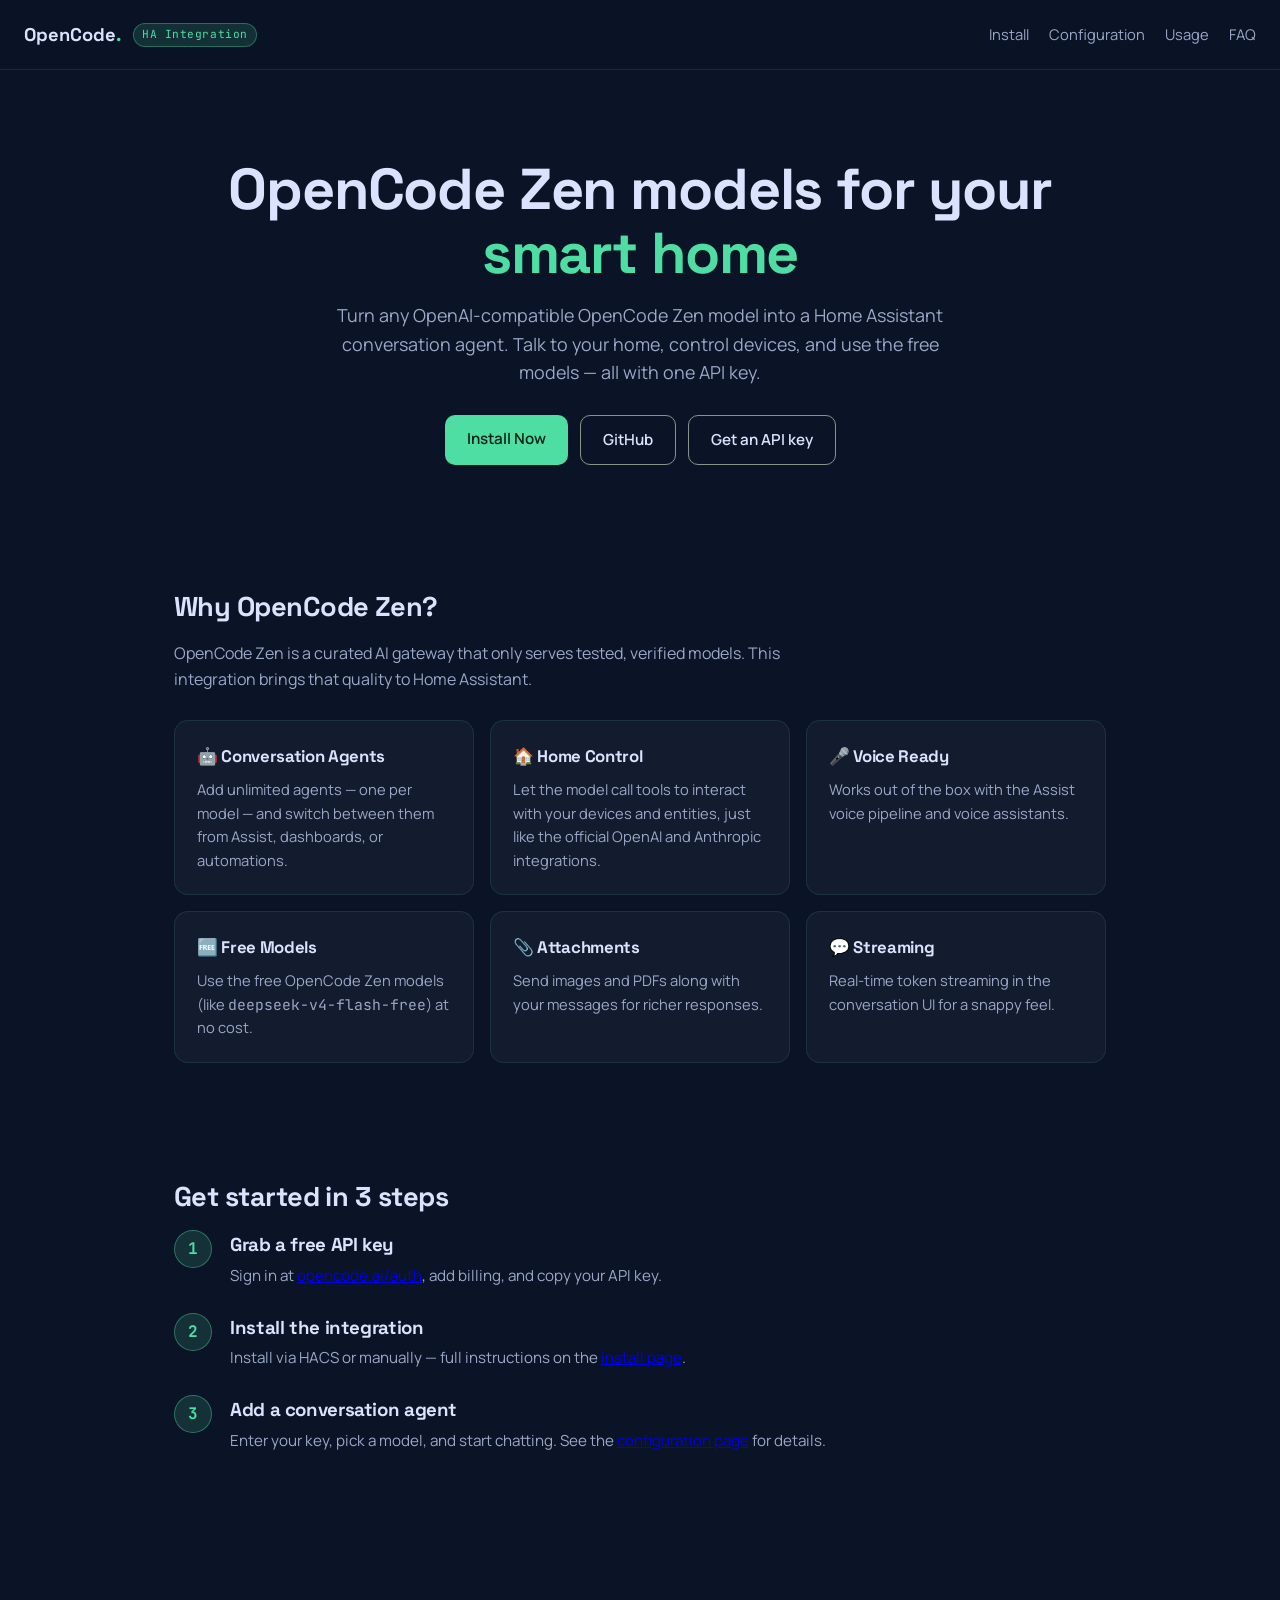
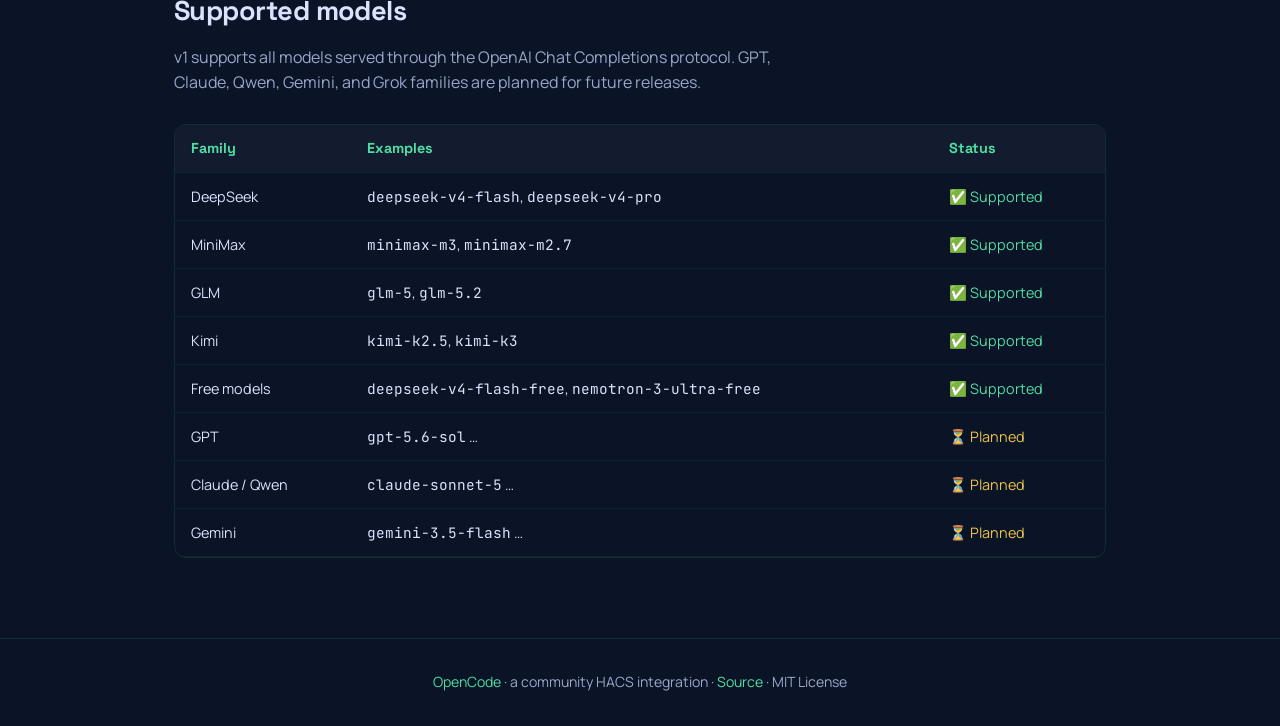
==== docs/index.html @ 9125fe89 "feat: add tests, CI workflows, and GitHub Pages docs site" ====
<!DOCTYPE html>
<html lang="en">
<head>
  <meta charset="utf-8"/>
  <meta name="viewport" content="width=device-width, initial-scale=1.0"/>
  <title>OpenCode for Home Assistant</title>
  <meta name="description" content="Use OpenCode Zen models as a conversation agent in Home Assistant. DeepSeek, MiniMax, GLM, Kimi, and free models."/>
  <meta property="og:title" content="OpenCode for Home Assistant"/>
  <meta property="og:description" content="Bring OpenCode Zen AI models to your Home Assistant as conversation agents."/>
  <link rel="preconnect" href="https://fonts.googleapis.com"/>
  <link rel="preconnect" href="https://fonts.gstatic.com" crossorigin/>
  <link href="https://fonts.googleapis.com/css2?family=Space+Grotesk:wght@400;500;700&family=Manrope:wght@400;500;700&family=JetBrains+Mono:wght@400;700&display=swap" rel="stylesheet"/>
  <link rel="stylesheet" href="assets/style.css"/>
  <link rel="icon" href="data:image/svg+xml,<svg xmlns=%22http://www.w3.org/2000/svg%22 viewBox=%220 0 100 100%22><rect width=%22100%22 height=%22100%22 rx=%2220%22 fill=%22%230b1326%22/><path d=%22M30 30h40a14 14 0 0 1 14 14v12a14 14 0 0 1-14 14H30a14 14 0 0 1-14-14V44a14 14 0 0 1 14-14z%22 fill=%22%234edea3%22/></svg>"/>
</head>
<body>
  <nav class="nav">
    <a class="nav-inner" href="index.html">
      <span class="brand">OpenCode<span class="accent">.</span></span>
      <span class="badge">HA Integration</span>
    </a>
    <div class="nav-links">
      <a href="install.html">Install</a>
      <a href="configuration.html">Configuration</a>
      <a href="usage.html">Usage</a>
      <a href="faq.html">FAQ</a>
    </div>
  </nav>

  <header class="hero">
    <h1>OpenCode Zen models for your<br/><span class="accent">smart home</span></h1>
    <p class="lede">Turn any OpenAI-compatible OpenCode Zen model into a Home Assistant conversation agent. Talk to your home, control devices, and use the free models — all with one API key.</p>
    <div class="cta-row">
      <a class="btn btn-primary" href="install.html">Install Now</a>
      <a class="btn btn-ghost" href="https://github.com/pranjal-joshi/opencode" target="_blank" rel="noopener">GitHub</a>
      <a class="btn btn-ghost" href="https://opencode.ai/auth" target="_blank" rel="noopener">Get an API key</a>
    </div>
  </header>

  <section>
    <div class="container">
      <h2 class="section-title">Why OpenCode Zen?</h2>
      <p class="section-sub">OpenCode Zen is a curated AI gateway that only serves tested, verified models. This integration brings that quality to Home Assistant.</p>
      <div class="grid">
        <div class="card">
          <h3>🤖 Conversation Agents</h3>
          <p>Add unlimited agents — one per model — and switch between them from Assist, dashboards, or automations.</p>
        </div>
        <div class="card">
          <h3>🏠 Home Control</h3>
          <p>Let the model call tools to interact with your devices and entities, just like the official OpenAI and Anthropic integrations.</p>
        </div>
        <div class="card">
          <h3>🎤 Voice Ready</h3>
          <p>Works out of the box with the Assist voice pipeline and voice assistants.</p>
        </div>
        <div class="card">
          <h3>🆓 Free Models</h3>
          <p>Use the free OpenCode Zen models (like <code>deepseek-v4-flash-free</code>) at no cost.</p>
        </div>
        <div class="card">
          <h3>📎 Attachments</h3>
          <p>Send images and PDFs along with your messages for richer responses.</p>
        </div>
        <div class="card">
          <h3>💬 Streaming</h3>
          <p>Real-time token streaming in the conversation UI for a snappy feel.</p>
        </div>
      </div>
    </div>
  </section>

  <section>
    <div class="container">
      <h2 class="section-title">Get started in 3 steps</h2>
      <ol class="steps">
        <li>
          <h3>Grab a free API key</h3>
          <p>Sign in at <a href="https://opencode.ai/auth" target="_blank" rel="noopener">opencode.ai/auth</a>, add billing, and copy your API key.</p>
        </li>
        <li>
          <h3>Install the integration</h3>
          <p>Install via HACS or manually — full instructions on the <a href="install.html">install page</a>.</p>
        </li>
        <li>
          <h3>Add a conversation agent</h3>
          <p>Enter your key, pick a model, and start chatting. See the <a href="configuration.html">configuration page</a> for details.</p>
        </li>
      </ol>
    </div>
  </section>

  <section>
    <div class="container">
      <h2 class="section-title">Supported models</h2>
      <p class="section-sub">v1 supports all models served through the OpenAI Chat Completions protocol. GPT, Claude, Qwen, Gemini, and Grok families are planned for future releases.</p>
      <div class="table-wrap">
        <table>
          <thead>
            <tr><th>Family</th><th>Examples</th><th>Status</th></tr>
          </thead>
          <tbody>
            <tr><td>DeepSeek</td><td><code>deepseek-v4-flash</code>, <code>deepseek-v4-pro</code></td><td class="accent">✅ Supported</td></tr>
            <tr><td>MiniMax</td><td><code>minimax-m3</code>, <code>minimax-m2.7</code></td><td class="accent">✅ Supported</td></tr>
            <tr><td>GLM</td><td><code>glm-5</code>, <code>glm-5.2</code></td><td class="accent">✅ Supported</td></tr>
            <tr><td>Kimi</td><td><code>kimi-k2.5</code>, <code>kimi-k3</code></td><td class="accent">✅ Supported</td></tr>
            <tr><td>Free models</td><td><code>deepseek-v4-flash-free</code>, <code>nemotron-3-ultra-free</code></td><td class="accent">✅ Supported</td></tr>
            <tr><td>GPT</td><td><code>gpt-5.6-sol</code> …</td><td class="gold">⏳ Planned</td></tr>
            <tr><td>Claude / Qwen</td><td><code>claude-sonnet-5</code> …</td><td class="gold">⏳ Planned</td></tr>
            <tr><td>Gemini</td><td><code>gemini-3.5-flash</code> …</td><td class="gold">⏳ Planned</td></tr>
          </tbody>
        </table>
      </div>
    </div>
  </section>

  <footer>
    <p><a href="index.html">OpenCode</a> · a community HACS integration · <a href="https://github.com/pranjal-joshi/opencode" target="_blank" rel="noopener">Source</a> · MIT License</p>
  </footer>
</body>
</html>
---- docs/assets/style.css ----
:root {
  --bg: #0b1326;
  --surface: #131b2e;
  --surface-high: #1e293b;
  --on-bg: #dae2fd;
  --on-muted: #9aa7c7;
  --primary: #4edea3;
  --gold: #e9c349;
  --outline: #86948a;
  --danger: #ff6b6b;
}

* {
  box-sizing: border-box;
  margin: 0;
  padding: 0;
}

html {
  scroll-behavior: smooth;
}

body {
  background: var(--bg);
  color: var(--on-bg);
  font-family: "Manrope", system-ui, sans-serif;
  line-height: 1.6;
}

h1, h2, h3, h4 {
  font-family: "Space Grotesk", system-ui, sans-serif;
  letter-spacing: -0.02em;
}

code, pre, .mono {
  font-family: "JetBrains Mono", ui-monospace, monospace;
}

.container {
  max-width: 980px;
  margin: 0 auto;
  padding: 0 24px;
}

/* ---------- Nav ---------- */
.nav {
  display: flex;
  align-items: center;
  justify-content: space-between;
  padding: 20px 24px;
  border-bottom: 1px solid rgba(78, 222, 163, 0.12);
  position: sticky;
  top: 0;
  background: rgba(11, 19, 38, 0.92);
  backdrop-filter: blur(8px);
  z-index: 50;
}

.nav-inner {
  display: flex;
  align-items: center;
  gap: 12px;
  text-decoration: none;
  color: var(--on-bg);
}

.brand {
  font-family: "Space Grotesk", sans-serif;
  font-weight: 700;
  font-size: 1.15rem;
}

.brand .accent {
  color: var(--primary);
}

.nav-links {
  display: flex;
  gap: 20px;
  align-items: center;
}

.nav-links a {
  color: var(--on-muted);
  text-decoration: none;
  font-size: 0.92rem;
  transition: color 0.15s ease;
}

.nav-links a:hover {
  color: var(--primary);
}

.badge {
  display: inline-block;
  font-family: "JetBrains Mono", monospace;
  font-size: 0.7rem;
  background: rgba(78, 222, 163, 0.15);
  color: var(--primary);
  border: 1px solid rgba(78, 222, 163, 0.35);
  padding: 2px 8px;
  border-radius: 999px;
  letter-spacing: 0.05em;
}

/* ---------- Hero ---------- */
.hero {
  text-align: center;
  padding: 88px 24px 64px;
}

.hero h1 {
  font-size: clamp(2.2rem, 6vw, 3.6rem);
  line-height: 1.1;
  margin-bottom: 16px;
}

.hero p.lede {
  max-width: 640px;
  margin: 0 auto 28px;
  color: var(--on-muted);
  font-size: 1.12rem;
}

.cta-row {
  display: flex;
  gap: 12px;
  justify-content: center;
  flex-wrap: wrap;
}

.btn {
  display: inline-block;
  padding: 12px 22px;
  border-radius: 10px;
  text-decoration: none;
  font-weight: 600;
  font-size: 0.95rem;
  transition: transform 0.12s ease, box-shadow 0.12s ease;
}

.btn-primary {
  background: var(--primary);
  color: #002113;
}

.btn-ghost {
  border: 1px solid var(--outline);
  color: var(--on-bg);
}

.btn:hover {
  transform: translateY(-1px);
}

/* ---------- Sections ---------- */
section {
  padding: 56px 0;
}

.section-title {
  font-size: 1.7rem;
  margin-bottom: 12px;
}

.section-sub {
  color: var(--on-muted);
  max-width: 640px;
  margin-bottom: 28px;
}

.grid {
  display: grid;
  grid-template-columns: repeat(auto-fit, minmax(240px, 1fr));
  gap: 16px;
}

.card {
  background: var(--surface);
  border: 1px solid rgba(78, 222, 163, 0.12);
  border-radius: 14px;
  padding: 22px;
}

.card h3 {
  margin-bottom: 8px;
  font-size: 1.05rem;
}

.card p {
  color: var(--on-muted);
  font-size: 0.92rem;
}

/* ---------- Steps ---------- */
.steps {
  counter-reset: step;
  list-style: none;
}

.steps li {
  position: relative;
  padding: 0 0 24px 56px;
  counter-increment: step;
}

.steps li::before {
  content: counter(step);
  position: absolute;
  left: 0;
  top: 0;
  width: 36px;
  height: 36px;
  border-radius: 50%;
  background: rgba(78, 222, 163, 0.15);
  border: 1px solid rgba(78, 222, 163, 0.4);
  color: var(--primary);
  display: grid;
  place-items: center;
  font-family: "JetBrains Mono", monospace;
  font-weight: 700;
}

.steps li h3 {
  margin-bottom: 4px;
}

.steps li p {
  color: var(--on-muted);
  font-size: 0.95rem;
}

/* ---------- Code ---------- */
pre {
  background: var(--surface-high);
  border: 1px solid rgba(78, 222, 163, 0.12);
  border-radius: 12px;
  padding: 18px 20px;
  overflow-x: auto;
  font-size: 0.86rem;
  margin: 12px 0 24px;
  color: #cfe3ff;
}

pre .c { color: var(--outline); }
pre .k { color: var(--gold); }
pre .s { color: var(--primary); }
pre .n { color: #89ceff; }

/* ---------- Callouts ---------- */
.note, .warn, .ok {
  border-left: 3px solid var(--primary);
  background: rgba(78, 222, 163, 0.08);
  padding: 12px 16px;
  border-radius: 0 10px 10px 0;
  margin: 16px 0;
  font-size: 0.94rem;
}

.warn {
  border-left-color: var(--gold);
  background: rgba(233, 195, 73, 0.08);
}

.ok {
  border-left-color: var(--primary);
  background: rgba(78, 222, 163, 0.08);
}

/* ---------- Table ---------- */
.table-wrap {
  overflow-x: auto;
  margin: 12px 0 24px;
  border-radius: 12px;
  border: 1px solid rgba(78, 222, 163, 0.12);
}

table {
  width: 100%;
  border-collapse: collapse;
  font-size: 0.9rem;
}

th, td {
  text-align: left;
  padding: 12px 16px;
  border-bottom: 1px solid rgba(78, 222, 163, 0.08);
}

th {
  font-family: "Space Grotesk", sans-serif;
  color: var(--primary);
  background: var(--surface);
}

tbody tr:hover {
  background: rgba(78, 222, 163, 0.05);
}

/* ---------- Footer ---------- */
footer {
  border-top: 1px solid rgba(78, 222, 163, 0.12);
  padding: 32px 24px;
  text-align: center;
  color: var(--on-muted);
  font-size: 0.88rem;
}

footer a {
  color: var(--primary);
  text-decoration: none;
}

/* ---------- Page header (inner pages) ---------- */
.page-header {
  padding: 56px 0 8px;
}

.page-header h1 {
  font-size: clamp(1.8rem, 4vw, 2.6rem);
  margin-bottom: 8px;
}

.page-header p {
  color: var(--on-muted);
  max-width: 640px;
}

.content {
  padding-bottom: 56px;
}

.content h2 {
  font-size: 1.4rem;
  margin: 36px 0 12px;
  padding-top: 12px;
}

.content h3 {
  font-size: 1.1rem;
  margin: 24px 0 8px;
}

.content p {
  margin-bottom: 12px;
}

.content ul, .content ol {
  padding-left: 24px;
  margin-bottom: 16px;
}

.content li {
  margin-bottom: 6px;
}

.content a {
  color: var(--primary);
}

/* ---------- FAQ ---------- */
.faq-item {
  background: var(--surface);
  border: 1px solid rgba(78, 222, 163, 0.12);
  border-radius: 12px;
  padding: 20px 22px;
  margin-bottom: 12px;
}

.faq-item h3 {
  margin-bottom: 8px;
  color: var(--on-bg);
}

.faq-item p {
  color: var(--on-muted);
  font-size: 0.95rem;
}

.muted { color: var(--on-muted); }
.accent { color: var(--primary); }
.gold { color: var(--gold); }
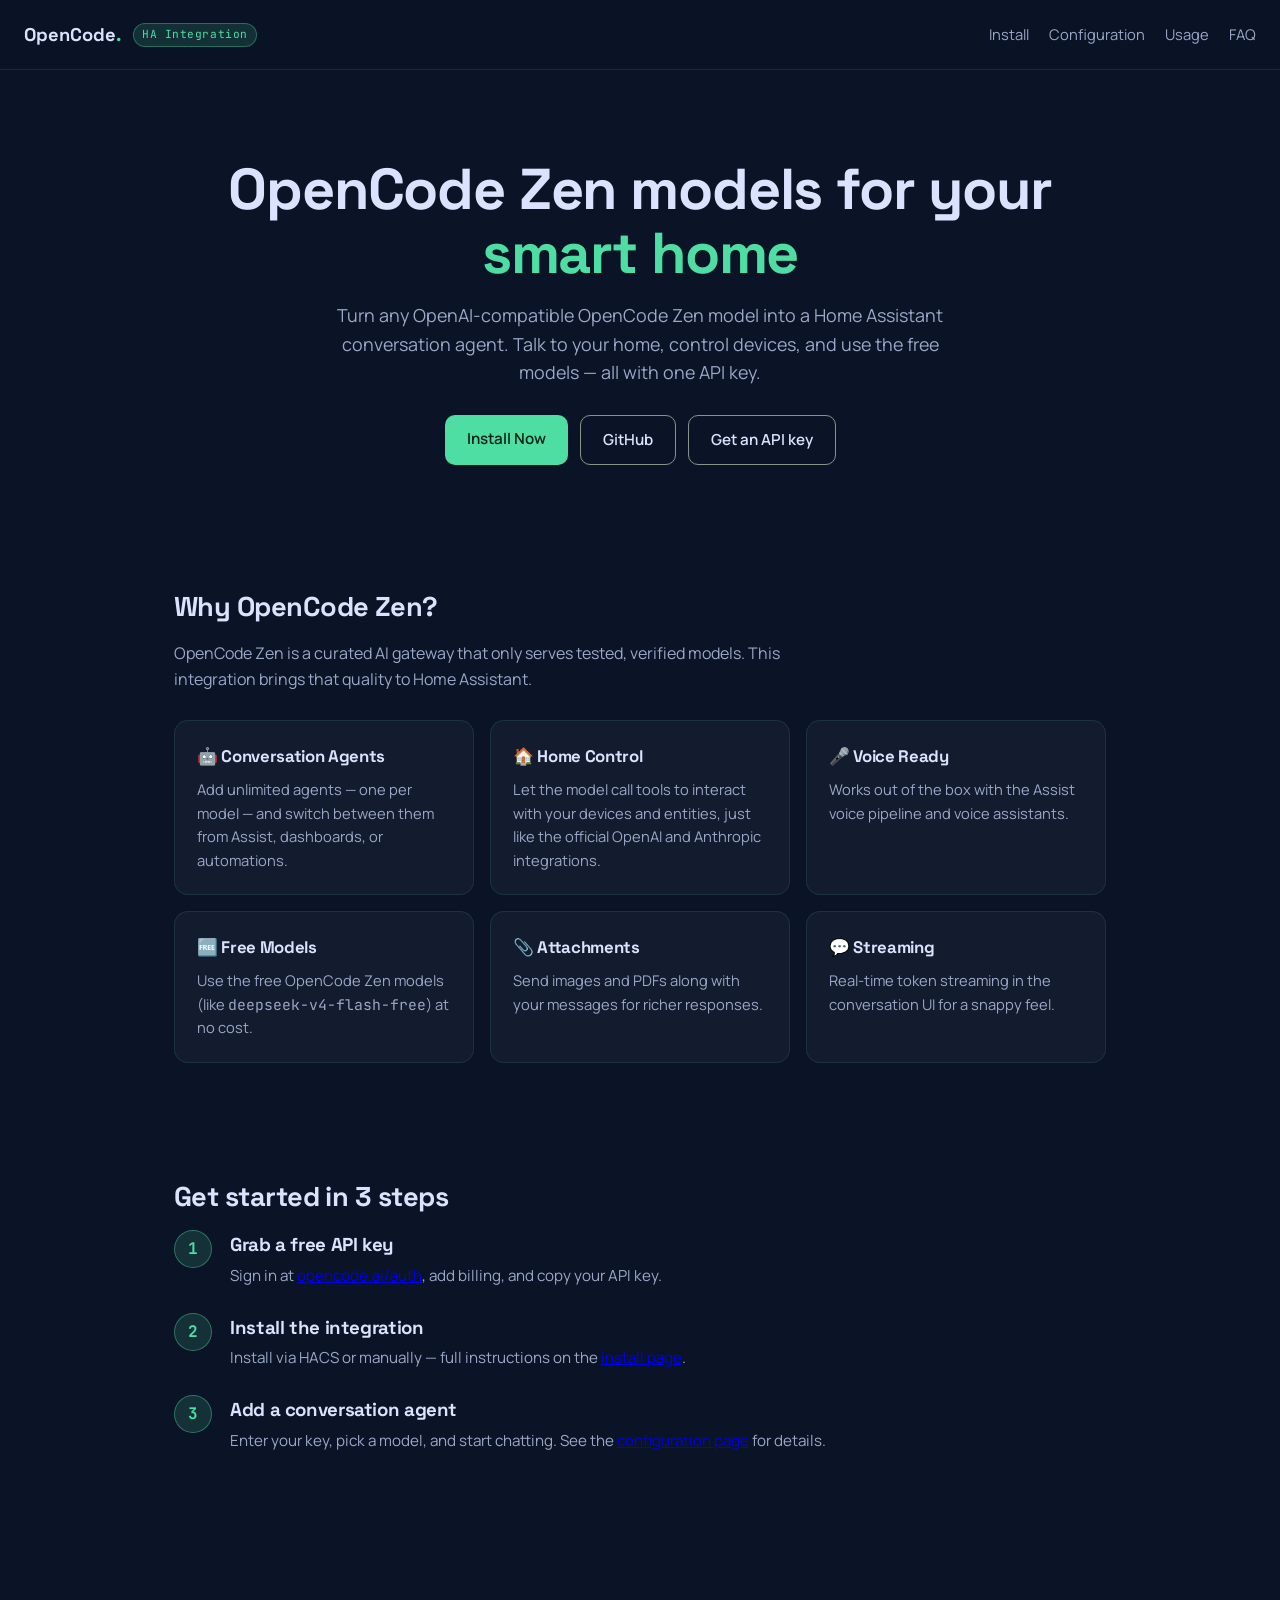
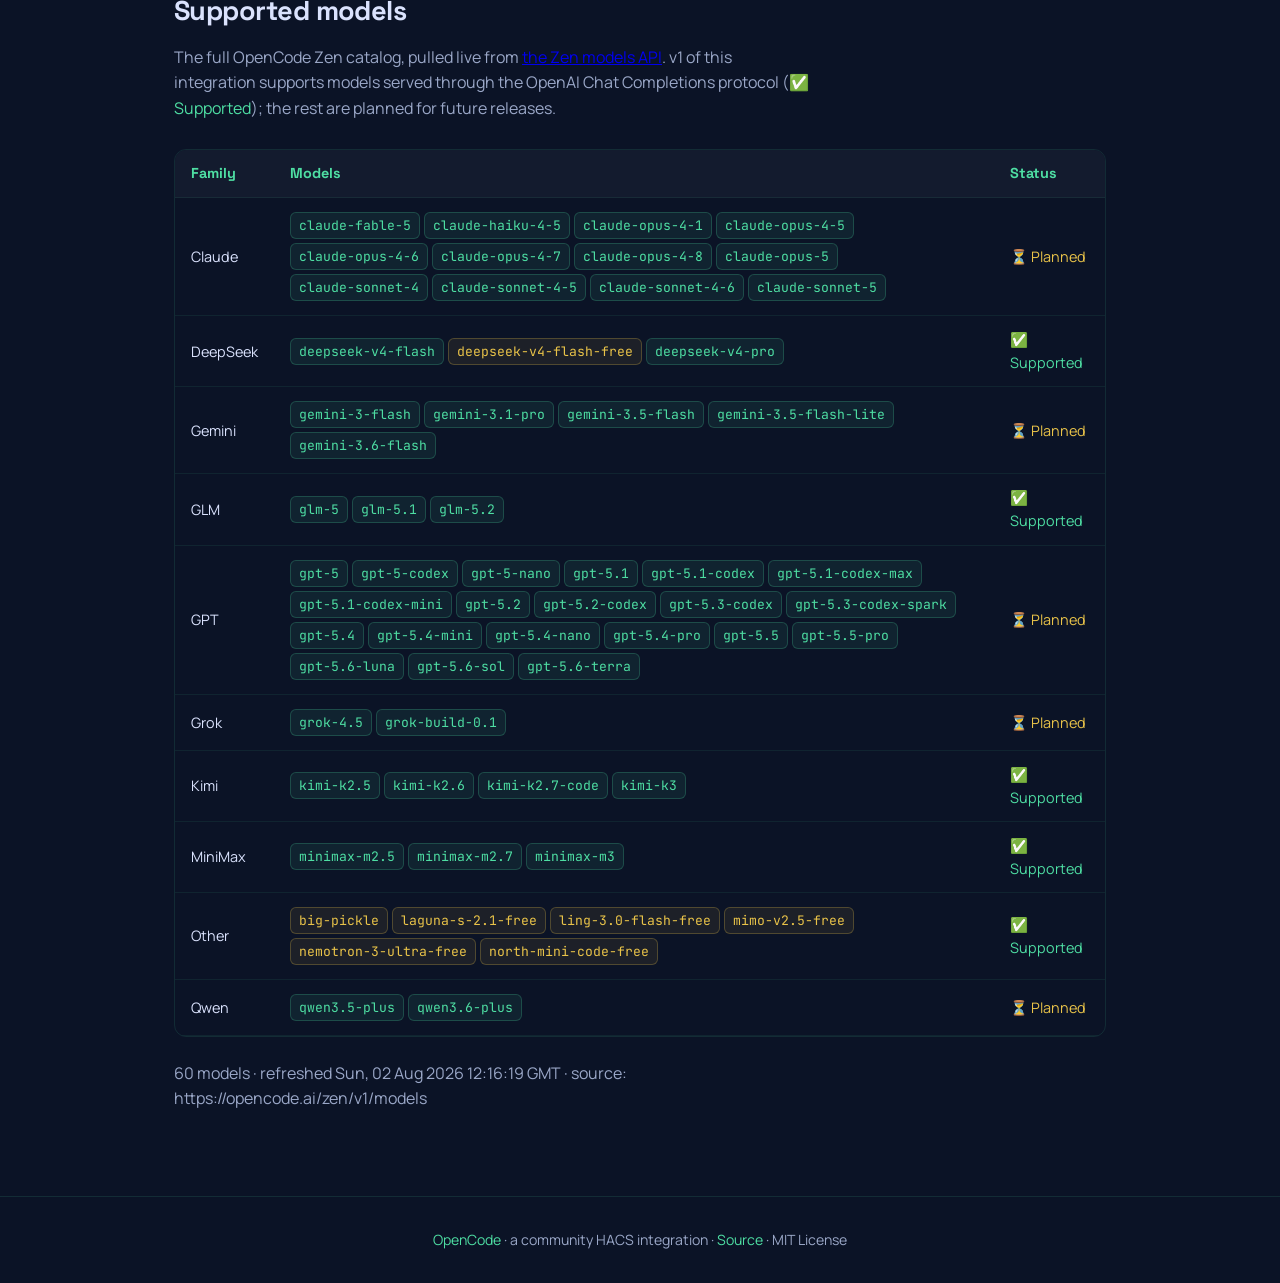
==== commit 1fdc72ad: "docs: pull Supported models live from OpenCode Zen API; fix qwen prefix exclusion" ====
--- a/docs/index.html
+++ b/docs/index.html
@@ -93,26 +93,22 @@
   <section>
     <div class="container">
       <h2 class="section-title">Supported models</h2>
-      <p class="section-sub">v1 supports all models served through the OpenAI Chat Completions protocol. GPT, Claude, Qwen, Gemini, and Grok families are planned for future releases.</p>
+      <p class="section-sub">The full OpenCode Zen catalog, pulled live from <a href="https://opencode.ai/zen/v1/models" target="_blank" rel="noopener">the Zen models API</a>. v1 of this integration supports models served through the OpenAI Chat Completions protocol (<span class="accent">✅ Supported</span>); the rest are planned for future releases.</p>
       <div class="table-wrap">
-        <table>
+        <table id="models-table">
           <thead>
-            <tr><th>Family</th><th>Examples</th><th>Status</th></tr>
+            <tr><th>Family</th><th>Models</th><th>Status</th></tr>
           </thead>
-          <tbody>
-            <tr><td>DeepSeek</td><td><code>deepseek-v4-flash</code>, <code>deepseek-v4-pro</code></td><td class="accent">✅ Supported</td></tr>
-            <tr><td>MiniMax</td><td><code>minimax-m3</code>, <code>minimax-m2.7</code></td><td class="accent">✅ Supported</td></tr>
-            <tr><td>GLM</td><td><code>glm-5</code>, <code>glm-5.2</code></td><td class="accent">✅ Supported</td></tr>
-            <tr><td>Kimi</td><td><code>kimi-k2.5</code>, <code>kimi-k3</code></td><td class="accent">✅ Supported</td></tr>
-            <tr><td>Free models</td><td><code>deepseek-v4-flash-free</code>, <code>nemotron-3-ultra-free</code></td><td class="accent">✅ Supported</td></tr>
-            <tr><td>GPT</td><td><code>gpt-5.6-sol</code> …</td><td class="gold">⏳ Planned</td></tr>
-            <tr><td>Claude / Qwen</td><td><code>claude-sonnet-5</code> …</td><td class="gold">⏳ Planned</td></tr>
-            <tr><td>Gemini</td><td><code>gemini-3.5-flash</code> …</td><td class="gold">⏳ Planned</td></tr>
+          <tbody id="models-body">
+            <tr><td colspan="3">Loading model list…</td></tr>
           </tbody>
         </table>
       </div>
+      <p class="section-sub muted" id="models-fetch-info"></p>
     </div>
   </section>
+
+  <script src="models.js"></script>
 
   <footer>
     <p><a href="index.html">OpenCode</a> · a community HACS integration · <a href="https://github.com/pranjal-joshi/opencode" target="_blank" rel="noopener">Source</a> · MIT License</p>
--- a/docs/assets/style.css
+++ b/docs/assets/style.css
@@ -380,3 +380,21 @@
 .muted { color: var(--on-muted); }
 .accent { color: var(--primary); }
 .gold { color: var(--gold); }
+
+/* ---------- Model chips ---------- */
+.chip {
+  display: inline-block;
+  background: rgba(78, 222, 163, 0.08);
+  border: 1px solid rgba(78, 222, 163, 0.22);
+  border-radius: 6px;
+  padding: 2px 8px;
+  margin: 2px 4px 2px 0;
+  font-size: 0.82rem;
+  color: var(--primary);
+}
+
+.chip-free {
+  background: rgba(233, 195, 73, 0.08);
+  border-color: rgba(233, 195, 73, 0.25);
+  color: var(--gold);
+}
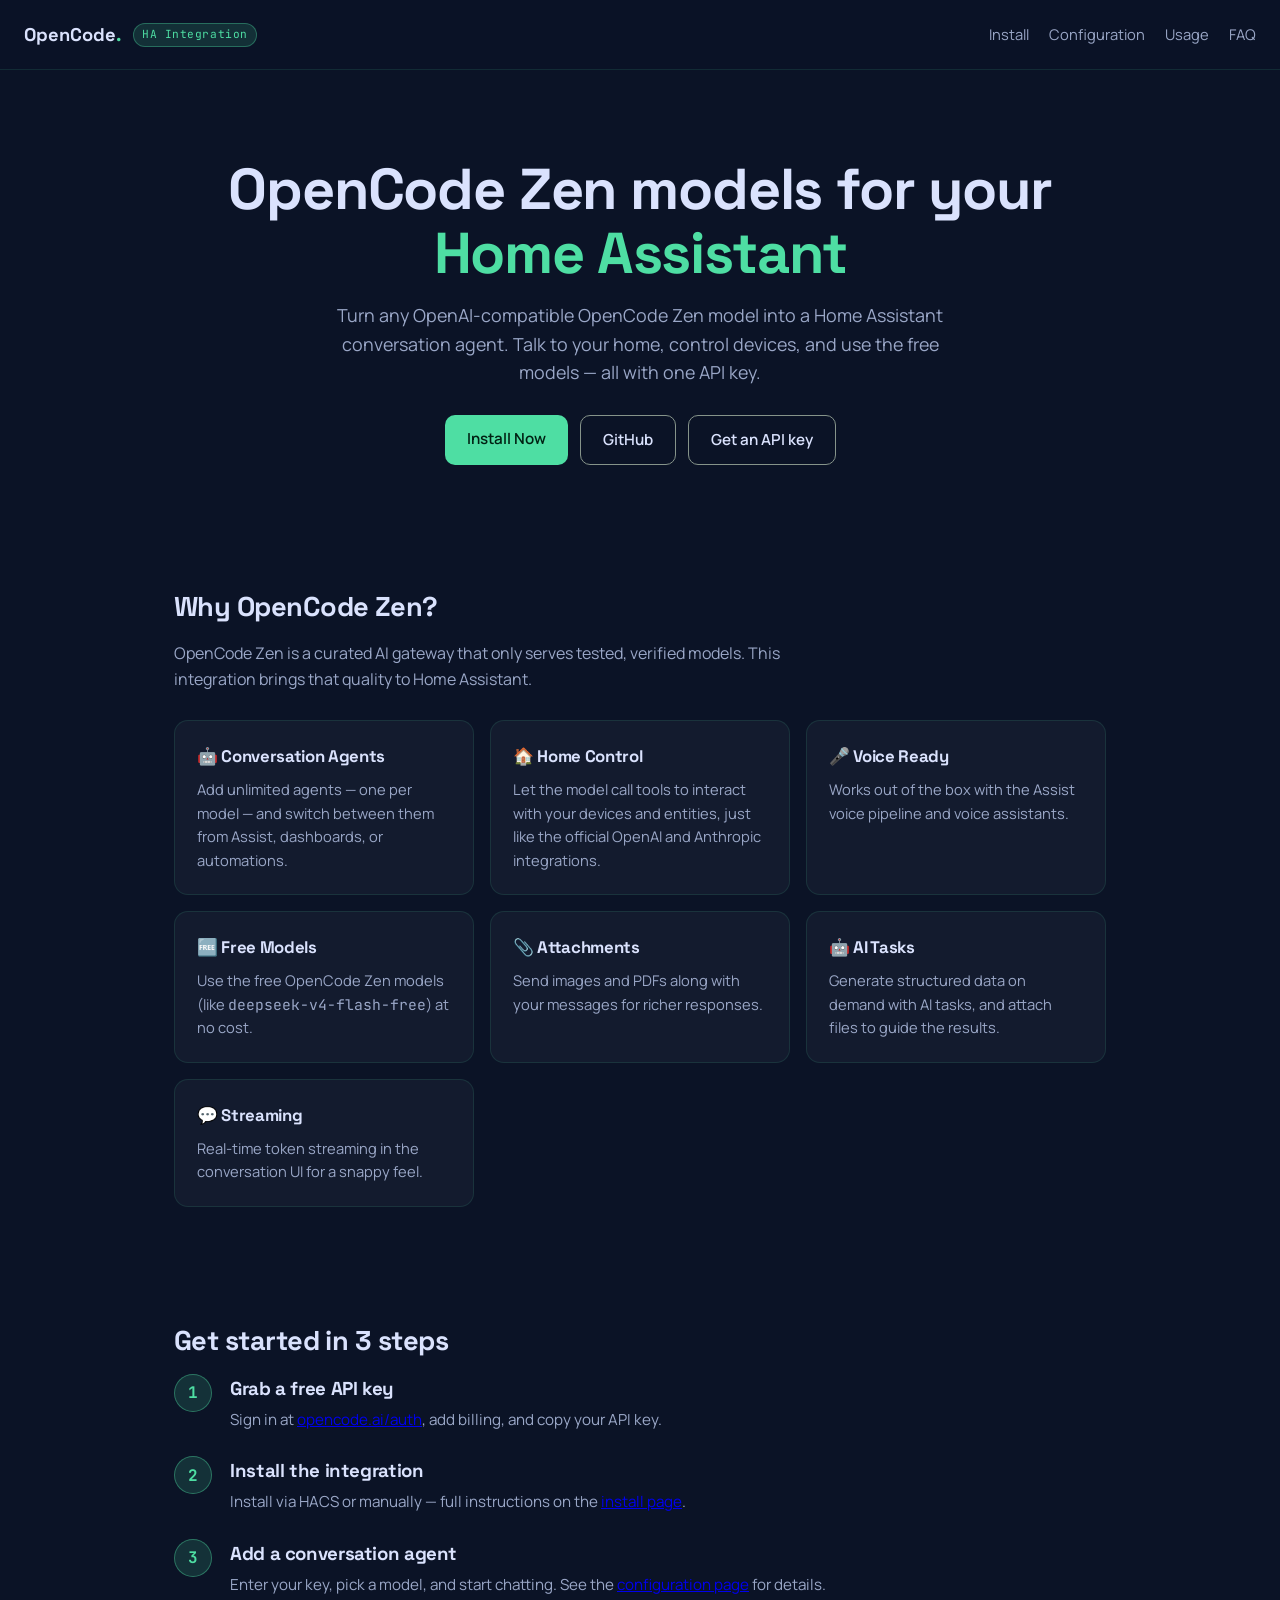
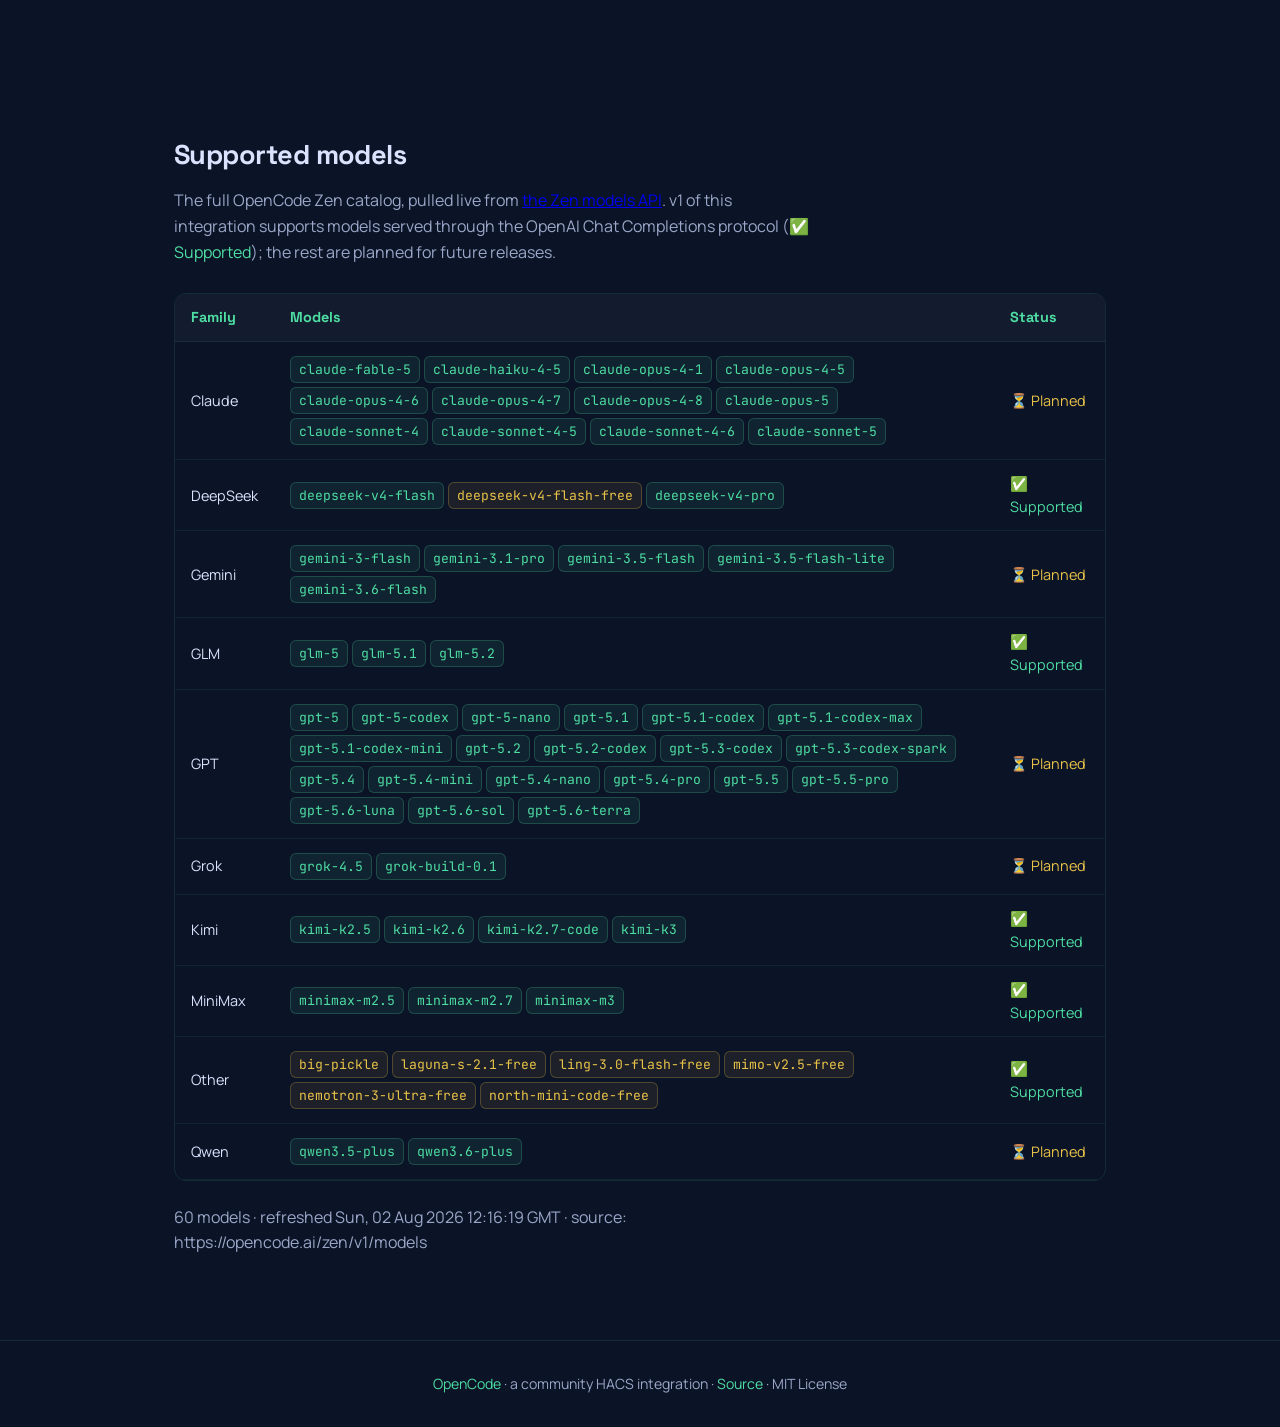
==== commit 3e49e242: "docs: update hero heading and add AI tasks to Why section" ====
--- a/docs/index.html
+++ b/docs/index.html
@@ -28,7 +28,7 @@
   </nav>
 
   <header class="hero">
-    <h1>OpenCode Zen models for your<br/><span class="accent">smart home</span></h1>
+    <h1>OpenCode Zen models for your<br/><span class="accent">Home Assistant</span></h1>
     <p class="lede">Turn any OpenAI-compatible OpenCode Zen model into a Home Assistant conversation agent. Talk to your home, control devices, and use the free models — all with one API key.</p>
     <div class="cta-row">
       <a class="btn btn-primary" href="install.html">Install Now</a>
@@ -61,6 +61,10 @@
         <div class="card">
           <h3>📎 Attachments</h3>
           <p>Send images and PDFs along with your messages for richer responses.</p>
+        </div>
+        <div class="card">
+          <h3>🤖 AI Tasks</h3>
+          <p>Generate structured data on demand with AI tasks, and attach files to guide the results.</p>
         </div>
         <div class="card">
           <h3>💬 Streaming</h3>
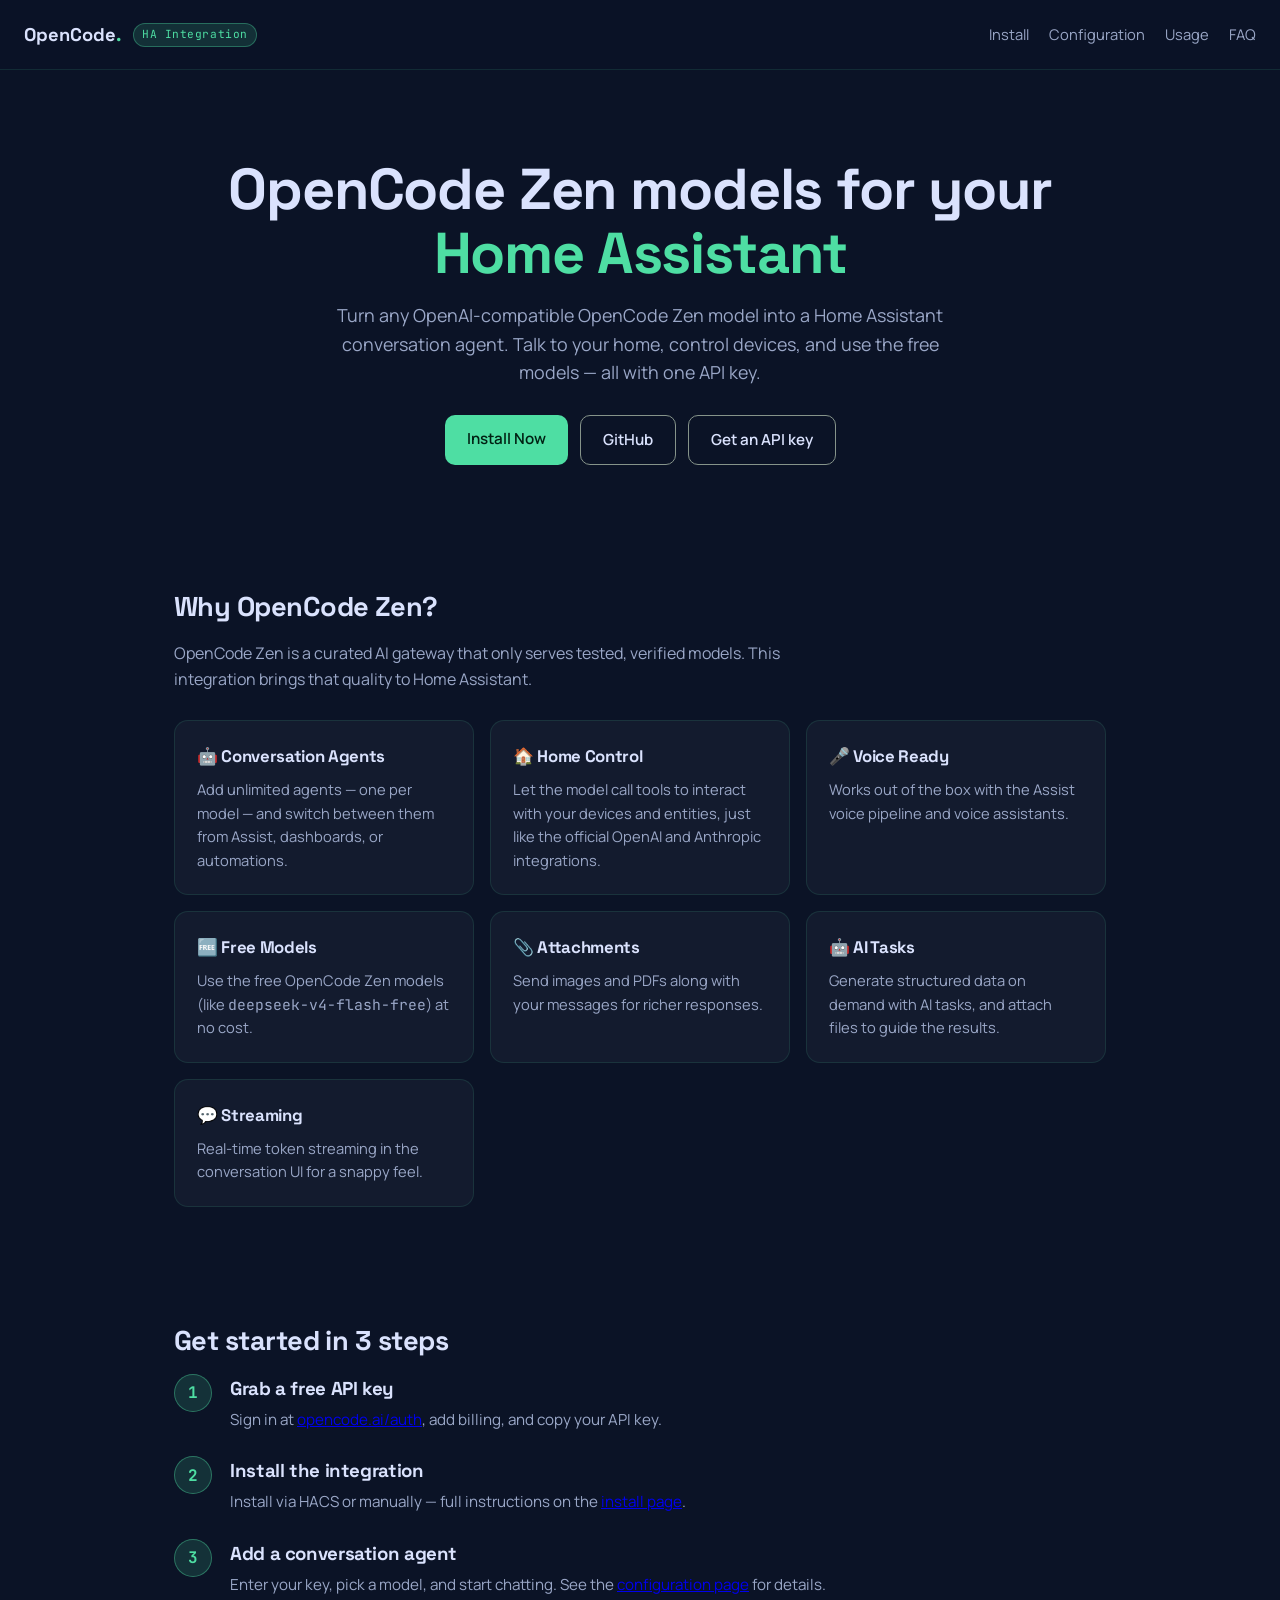
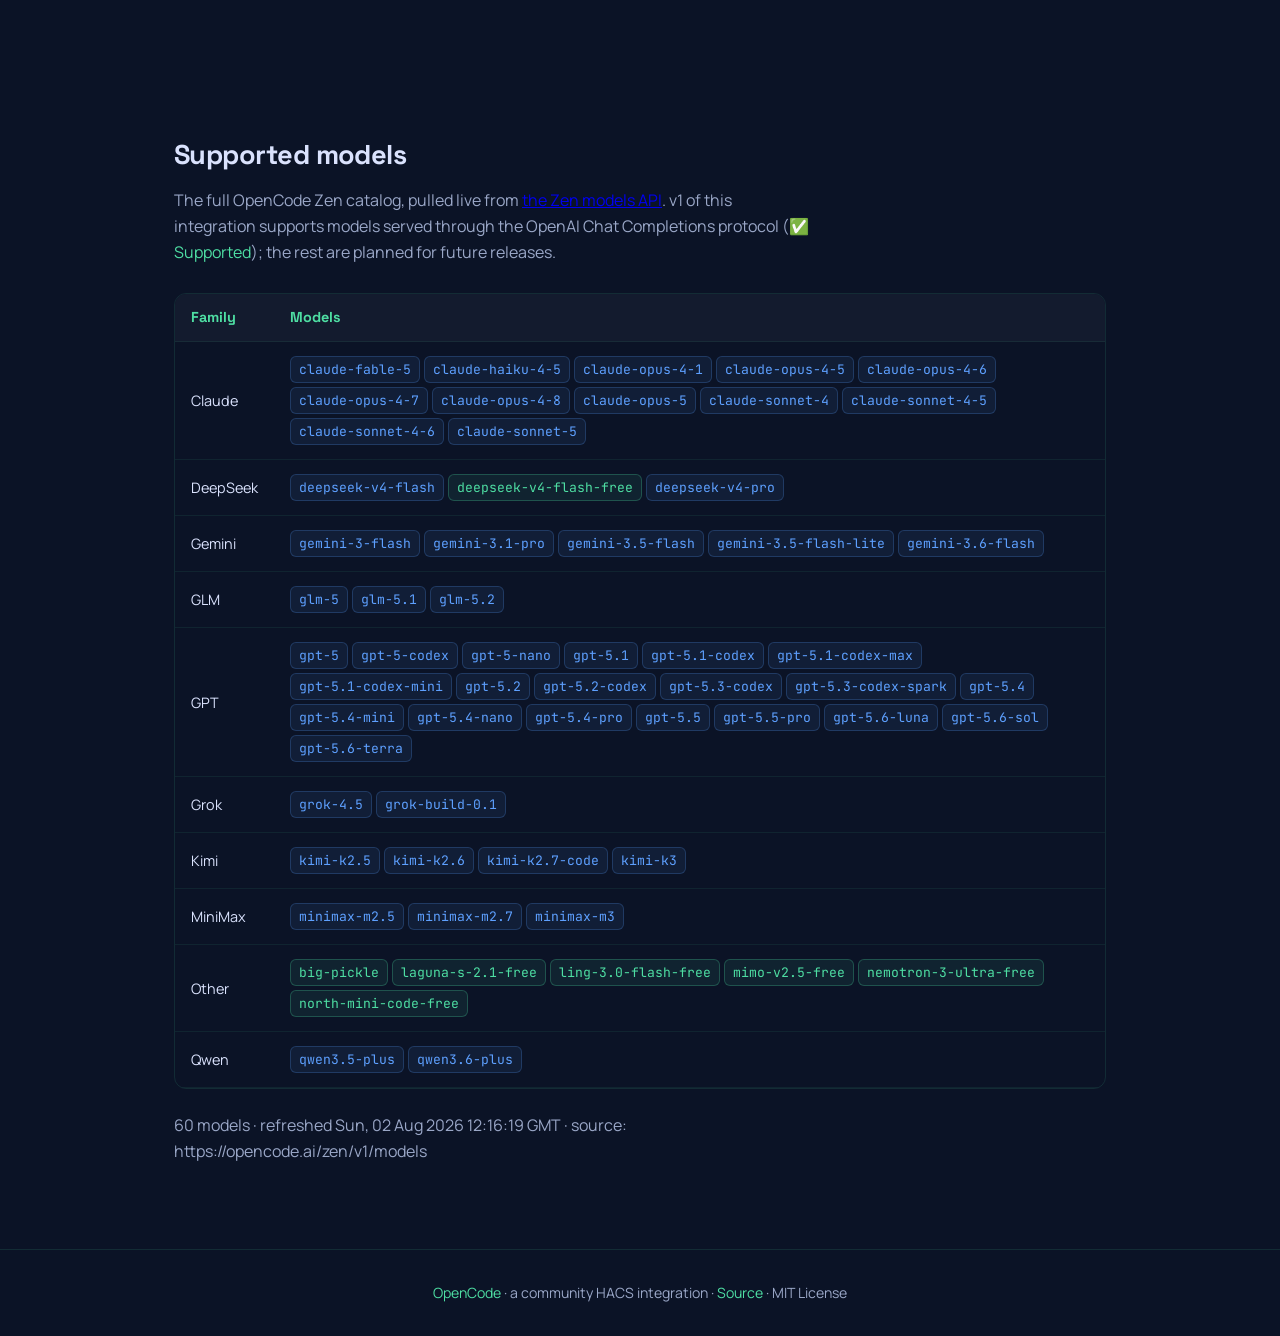
==== commit 29b7fba0: "docs: drop Status column, blue chips for models, green for free" ====
--- a/docs/index.html
+++ b/docs/index.html
@@ -101,10 +101,10 @@
       <div class="table-wrap">
         <table id="models-table">
           <thead>
-            <tr><th>Family</th><th>Models</th><th>Status</th></tr>
+            <tr><th>Family</th><th>Models</th></tr>
           </thead>
           <tbody id="models-body">
-            <tr><td colspan="3">Loading model list…</td></tr>
+            <tr><td colspan="2">Loading model list…</td></tr>
           </tbody>
         </table>
       </div>
--- a/docs/assets/style.css
+++ b/docs/assets/style.css
@@ -6,6 +6,7 @@
   --on-muted: #9aa7c7;
   --primary: #4edea3;
   --gold: #e9c349;
+  --blue: #5ea0ff;
   --outline: #86948a;
   --danger: #ff6b6b;
 }
@@ -91,6 +92,26 @@
   color: var(--primary);
 }
 
+/* ---------- Responsive nav ---------- */
+@media (max-width: 640px) {
+  .nav {
+    flex-wrap: wrap;
+    row-gap: 10px;
+    padding: 14px 16px;
+  }
+
+  .nav-links {
+    width: 100%;
+    justify-content: space-between;
+    gap: 8px;
+    flex-wrap: wrap;
+  }
+
+  .nav-links a {
+    font-size: 0.85rem;
+  }
+}
+
 .badge {
   display: inline-block;
   font-family: "JetBrains Mono", monospace;
@@ -384,17 +405,17 @@
 /* ---------- Model chips ---------- */
 .chip {
   display: inline-block;
-  background: rgba(78, 222, 163, 0.08);
-  border: 1px solid rgba(78, 222, 163, 0.22);
+  background: rgba(94, 160, 255, 0.08);
+  border: 1px solid rgba(94, 160, 255, 0.22);
   border-radius: 6px;
   padding: 2px 8px;
   margin: 2px 4px 2px 0;
   font-size: 0.82rem;
-  color: var(--primary);
+  color: var(--blue);
 }
 
 .chip-free {
-  background: rgba(233, 195, 73, 0.08);
-  border-color: rgba(233, 195, 73, 0.25);
-  color: var(--gold);
-}
+  background: rgba(78, 222, 163, 0.08);
+  border-color: rgba(78, 222, 163, 0.25);
+  color: var(--primary);
+}
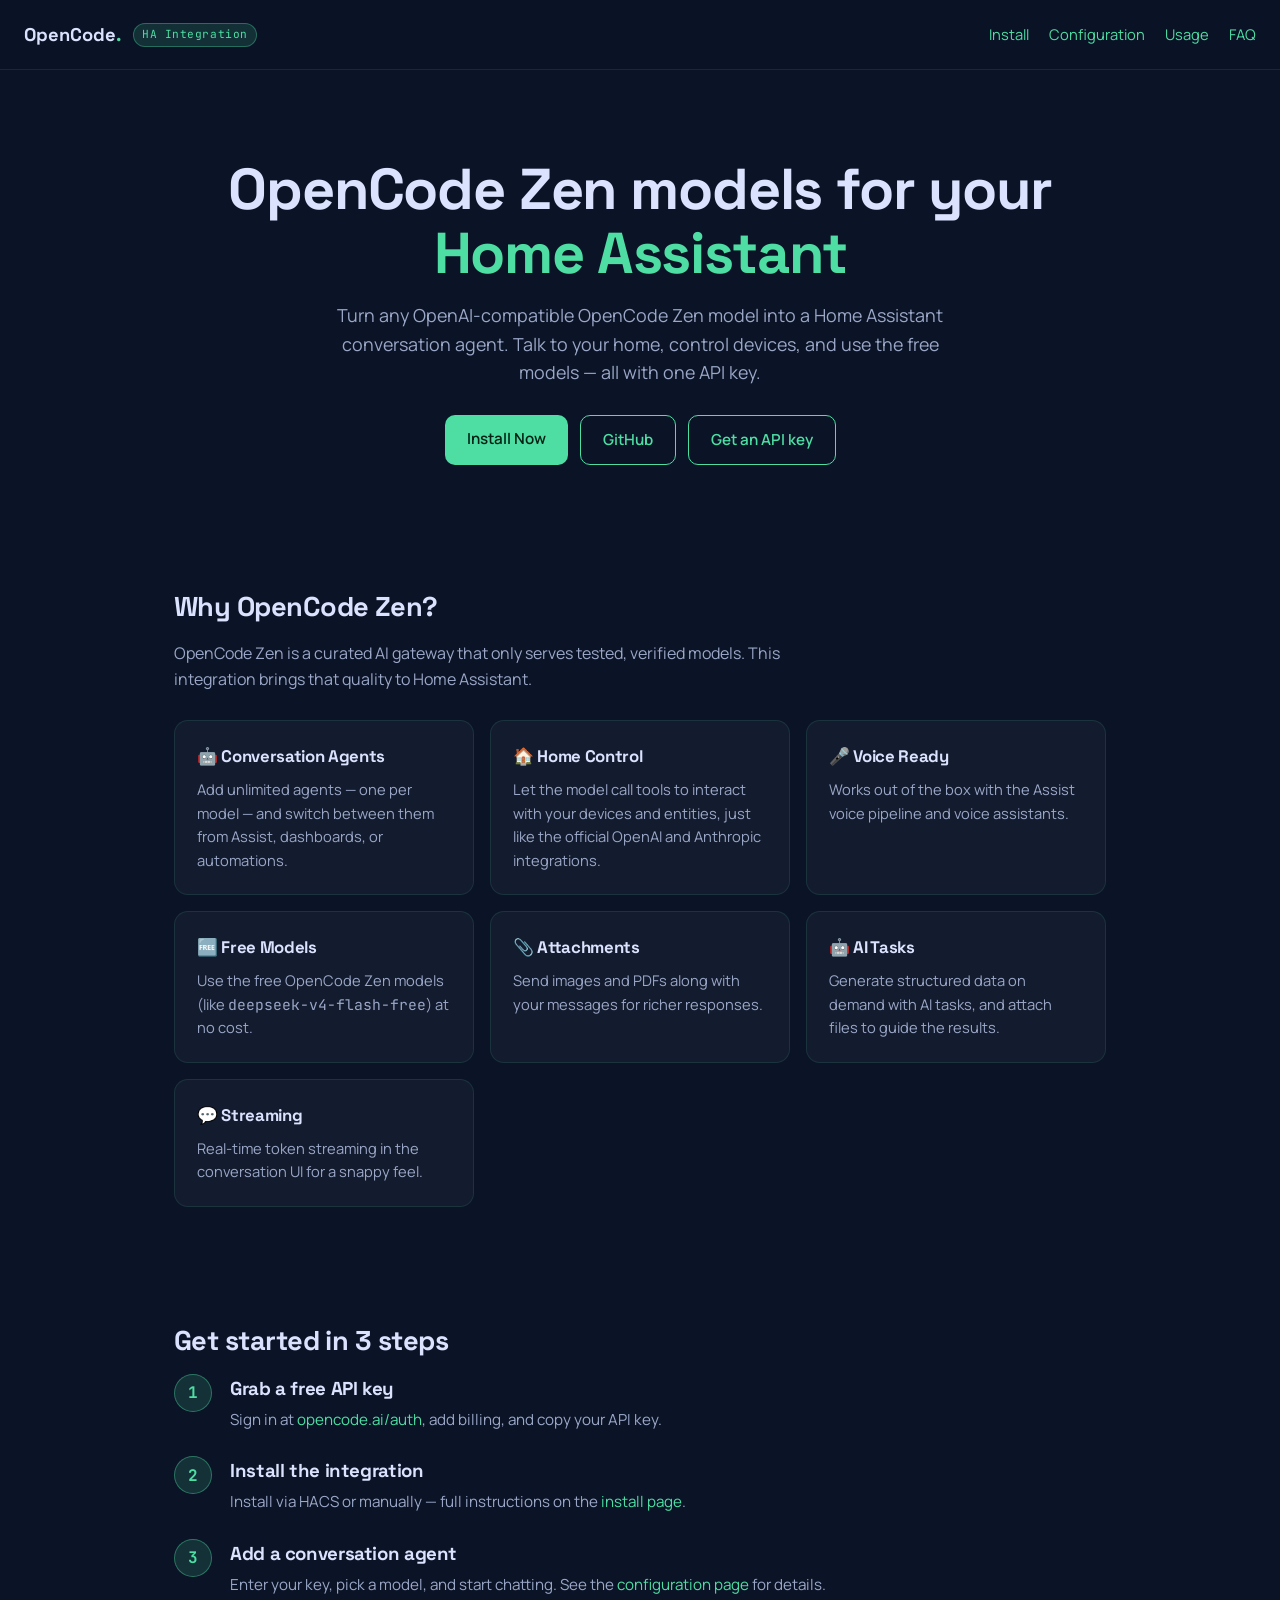
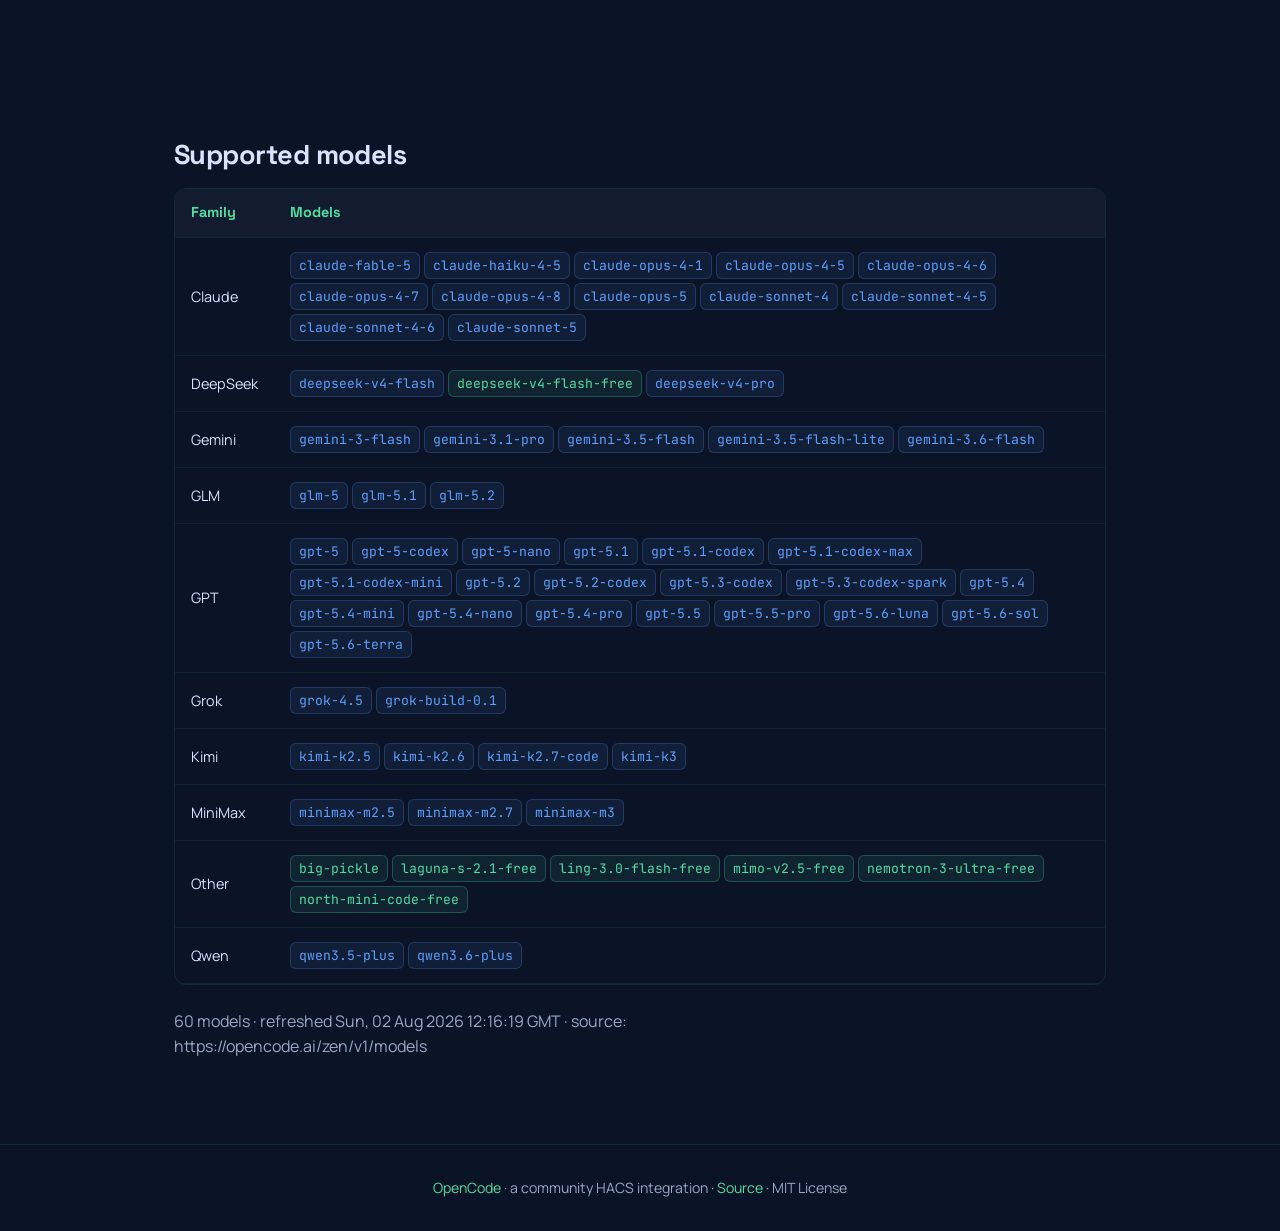
==== commit 1ca82fa4: "docs: remove supported models intro paragraph" ====
--- a/docs/index.html
+++ b/docs/index.html
@@ -97,7 +97,6 @@
   <section>
     <div class="container">
       <h2 class="section-title">Supported models</h2>
-      <p class="section-sub">The full OpenCode Zen catalog, pulled live from <a href="https://opencode.ai/zen/v1/models" target="_blank" rel="noopener">the Zen models API</a>. v1 of this integration supports models served through the OpenAI Chat Completions protocol (<span class="accent">✅ Supported</span>); the rest are planned for future releases.</p>
       <div class="table-wrap">
         <table id="models-table">
           <thead>
--- a/docs/assets/style.css
+++ b/docs/assets/style.css
@@ -35,6 +35,15 @@
 
 code, pre, .mono {
   font-family: "JetBrains Mono", ui-monospace, monospace;
+}
+
+a {
+  color: var(--primary);
+  text-decoration: none;
+}
+
+a:hover {
+  color: var(--primary);
 }
 
 .container {
@@ -82,7 +91,7 @@
 }
 
 .nav-links a {
-  color: var(--on-muted);
+  color: var(--primary);
   text-decoration: none;
   font-size: 0.92rem;
   transition: color 0.15s ease;
@@ -166,8 +175,8 @@
 }
 
 .btn-ghost {
-  border: 1px solid var(--outline);
-  color: var(--on-bg);
+  border: 1px solid var(--primary);
+  color: var(--primary);
 }
 
 .btn:hover {
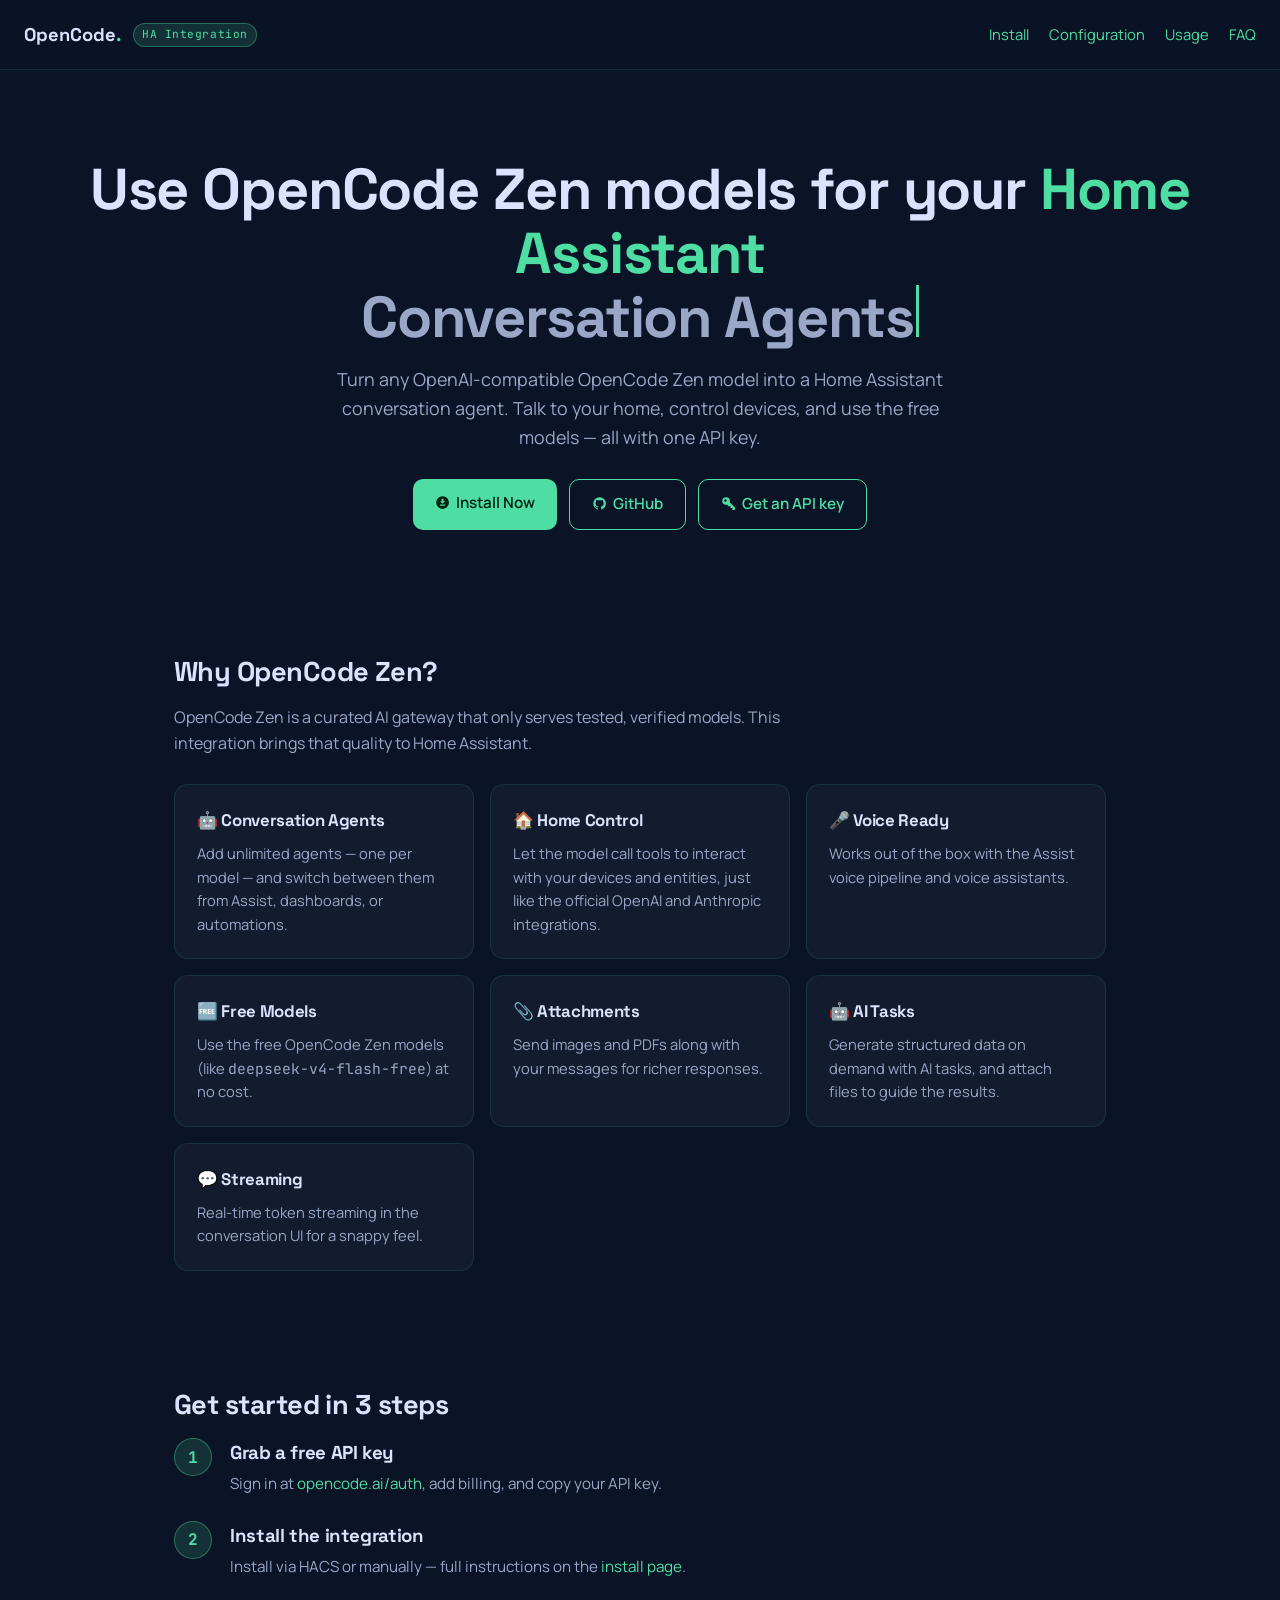
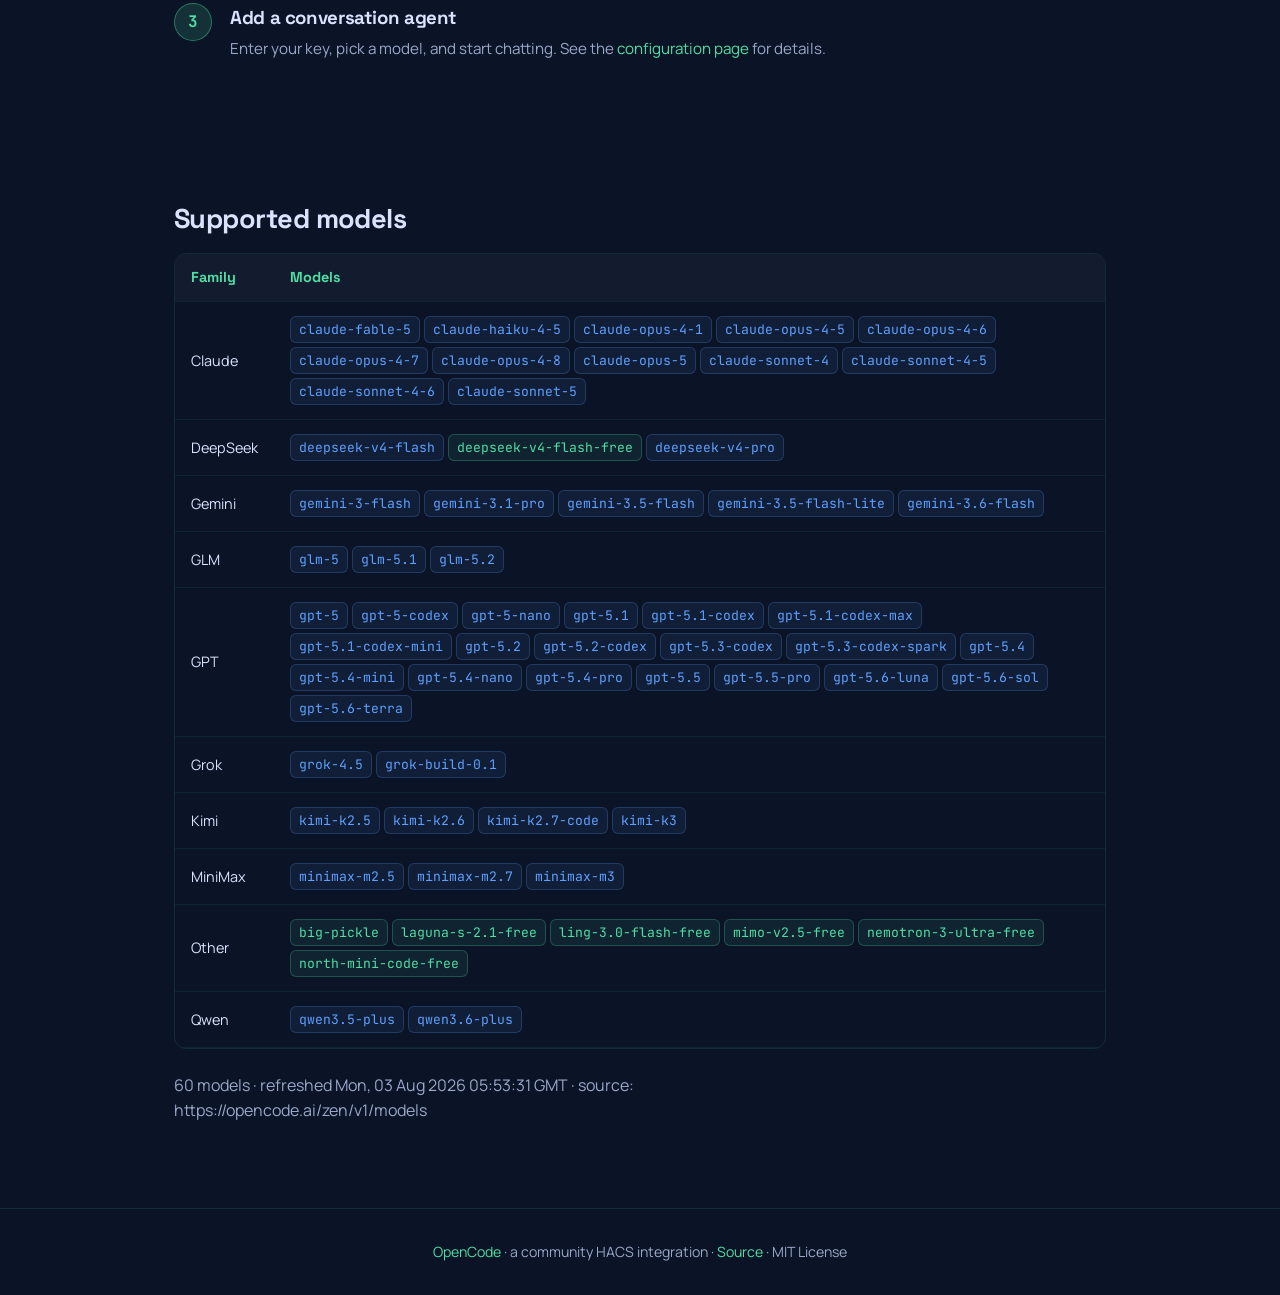
==== commit 1c04ea00: "docs: add typing animation, button icons, and revised hero copy" ====
--- a/docs/index.html
+++ b/docs/index.html
@@ -28,12 +28,12 @@
   </nav>
 
   <header class="hero">
-    <h1>OpenCode Zen models for your<br/><span class="accent">Home Assistant</span></h1>
+    <h1>Use OpenCode Zen models for your <span class="accent">Home Assistant</span><br/><span class="typed" id="typed-word"></span><span class="typed-cursor" aria-hidden="true"></span></h1>
     <p class="lede">Turn any OpenAI-compatible OpenCode Zen model into a Home Assistant conversation agent. Talk to your home, control devices, and use the free models — all with one API key.</p>
     <div class="cta-row">
-      <a class="btn btn-primary" href="install.html">Install Now</a>
-      <a class="btn btn-ghost" href="https://github.com/pranjal-joshi/opencode" target="_blank" rel="noopener">GitHub</a>
-      <a class="btn btn-ghost" href="https://opencode.ai/auth" target="_blank" rel="noopener">Get an API key</a>
+      <a class="btn btn-primary" href="install.html"><svg class="btn-icon" viewBox="0 0 24 24" aria-hidden="true"><path d="M12 2C17.5 2 22 6.5 22 12C22 17.5 17.5 22 12 22C6.5 22 2 17.5 2 12C2 6.5 6.5 2 12 2M8 17H16V15H8V17M16 10H13.5V6H10.5V10H8L12 14L16 10Z"/></svg>Install Now</a>
+      <a class="btn btn-ghost" href="https://github.com/pranjal-joshi/opencode" target="_blank" rel="noopener"><svg class="btn-icon" viewBox="0 0 24 24" aria-hidden="true"><path d="M12,2A10,10 0 0,0 2,12C2,16.42 4.87,20.17 8.84,21.5C9.34,21.58 9.5,21.27 9.5,21C9.5,20.77 9.5,20.14 9.5,19.31C6.73,19.91 6.14,17.97 6.14,17.97C5.68,16.81 5.03,16.5 5.03,16.5C4.12,15.88 5.1,15.9 5.1,15.9C6.1,15.97 6.63,16.93 6.63,16.93C7.5,18.45 8.97,18 9.54,17.76C9.63,17.11 9.89,16.67 10.17,16.42C7.95,16.17 5.62,15.31 5.62,11.5C5.62,10.39 6,9.5 6.65,8.79C6.55,8.54 6.2,7.5 6.75,6.15C6.75,6.15 7.59,5.88 9.5,7.17C10.29,6.95 11.15,6.84 12,6.84C12.85,6.84 13.71,6.95 14.5,7.17C16.41,5.88 17.25,6.15 17.25,6.15C17.8,7.5 17.45,8.54 17.35,8.79C18,9.5 18.38,10.39 18.38,11.5C18.38,15.32 16.04,16.16 13.81,16.41C14.17,16.72 14.5,17.33 14.5,18.26C14.5,19.6 14.5,20.68 14.5,21C14.5,21.27 14.66,21.59 15.17,21.5C19.14,20.16 22,16.42 22,12A10,10 0 0,0 12,2Z"/></svg>GitHub</a>
+      <a class="btn btn-ghost" href="https://opencode.ai/auth" target="_blank" rel="noopener"><svg class="btn-icon" viewBox="0 0 24 24" aria-hidden="true"><path d="M22,18V22H18V19H15V16H12L9.74,13.74C9.19,13.91 8.61,14 8,14A6,6 0 0,1 2,8A6,6 0 0,1 8,2A6,6 0 0,1 14,8C14,8.61 13.91,9.19 13.74,9.74L22,18M7,5A2,2 0 0,0 5,7A2,2 0 0,0 7,9A2,2 0 0,0 9,7A2,2 0 0,0 7,5Z"/></svg>Get an API key</a>
     </div>
   </header>
 
@@ -113,6 +113,50 @@
 
   <script src="models.js"></script>
 
+  <script>
+    (function () {
+      "use strict";
+      var words = [
+        "Conversation Agents",
+        "AI Tasks",
+        "Voice Assistant",
+        "Free LLMs"
+      ];
+      var el = document.getElementById("typed-word");
+      var wordIndex = 0;
+      var charIndex = 0;
+      var deleting = false;
+
+      function tick() {
+        var word = words[wordIndex];
+
+        if (!deleting) {
+          charIndex++;
+          el.textContent = word.slice(0, charIndex);
+          if (charIndex === word.length) {
+            deleting = true;
+            setTimeout(tick, 1600);
+            return;
+          }
+          setTimeout(tick, 90);
+          return;
+        }
+
+        charIndex--;
+        el.textContent = word.slice(0, charIndex);
+        if (charIndex === 0) {
+          deleting = false;
+          wordIndex = (wordIndex + 1) % words.length;
+          setTimeout(tick, 350);
+          return;
+        }
+        setTimeout(tick, 45);
+      }
+
+      tick();
+    })();
+  </script>
+
   <footer>
     <p><a href="index.html">OpenCode</a> · a community HACS integration · <a href="https://github.com/pranjal-joshi/opencode" target="_blank" rel="noopener">Source</a> · MIT License</p>
   </footer>
--- a/docs/assets/style.css
+++ b/docs/assets/style.css
@@ -152,6 +152,26 @@
   font-size: 1.12rem;
 }
 
+.typed {
+  color: var(--on-muted);
+  white-space: nowrap;
+}
+
+.typed-cursor {
+  display: inline-block;
+  width: 3px;
+  height: 0.9em;
+  background: var(--primary);
+  margin-left: 2px;
+  vertical-align: baseline;
+  animation: typed-blink 1s step-end infinite;
+}
+
+@keyframes typed-blink {
+  0%, 100% { opacity: 1; }
+  50% { opacity: 0; }
+}
+
 .cta-row {
   display: flex;
   gap: 12px;
@@ -181,6 +201,15 @@
 
 .btn:hover {
   transform: translateY(-1px);
+}
+
+.btn-icon {
+  width: 1em;
+  height: 1em;
+  vertical-align: -0.125em;
+  margin-right: 6px;
+  display: inline-block;
+  fill: currentColor;
 }
 
 /* ---------- Sections ---------- */
